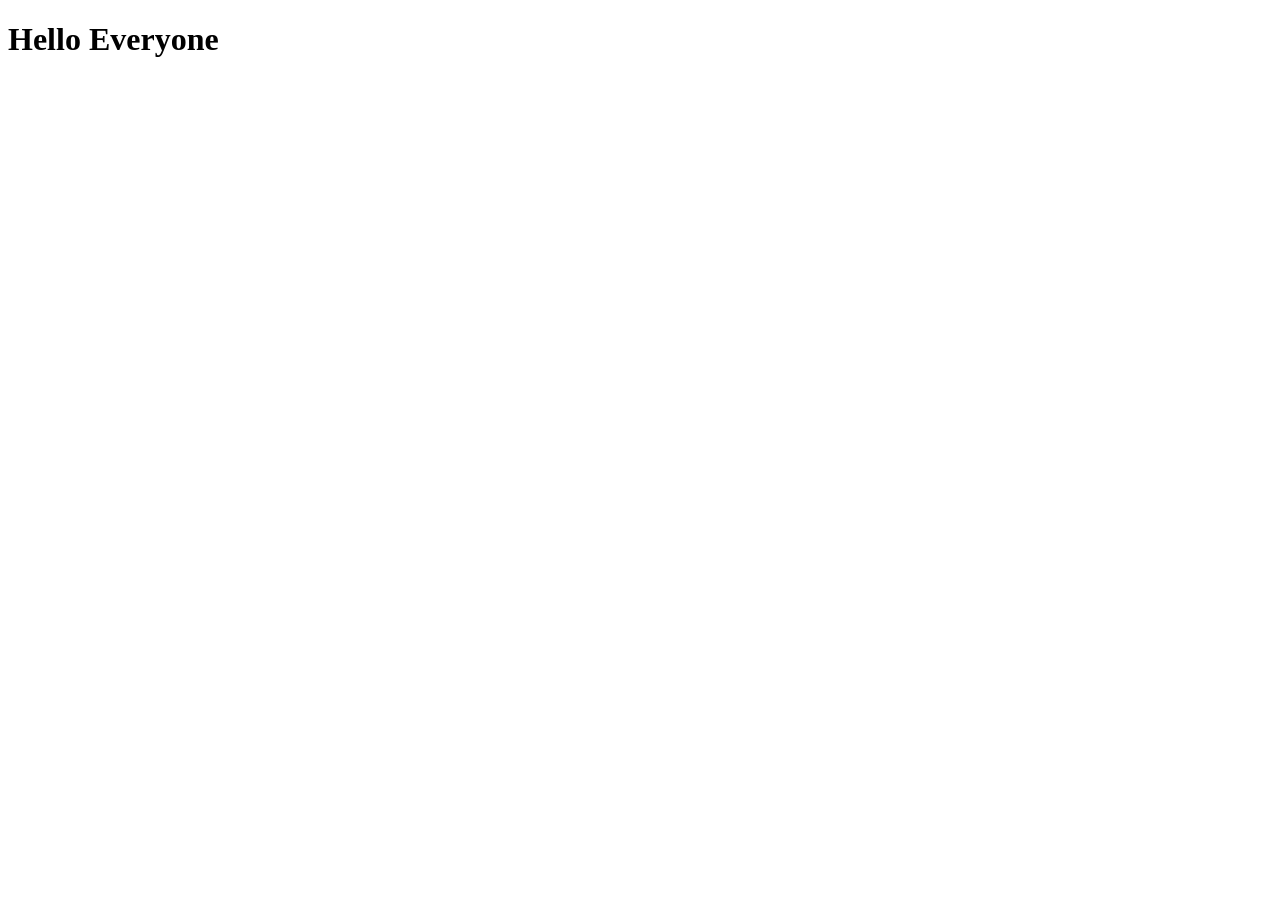
==== front-end/main/main.html @ 3ed0c16d "First commit" ====
<!DOCTYPE html>
<html lang="en">
<head>
    <meta charset="UTF-8">
    <meta name="viewport" content="width=device-width, initial-scale=1.0">
    <title>Document</title>
</head>
<body>
    <h1>Hello Everyone</h1>
</body>
</html>
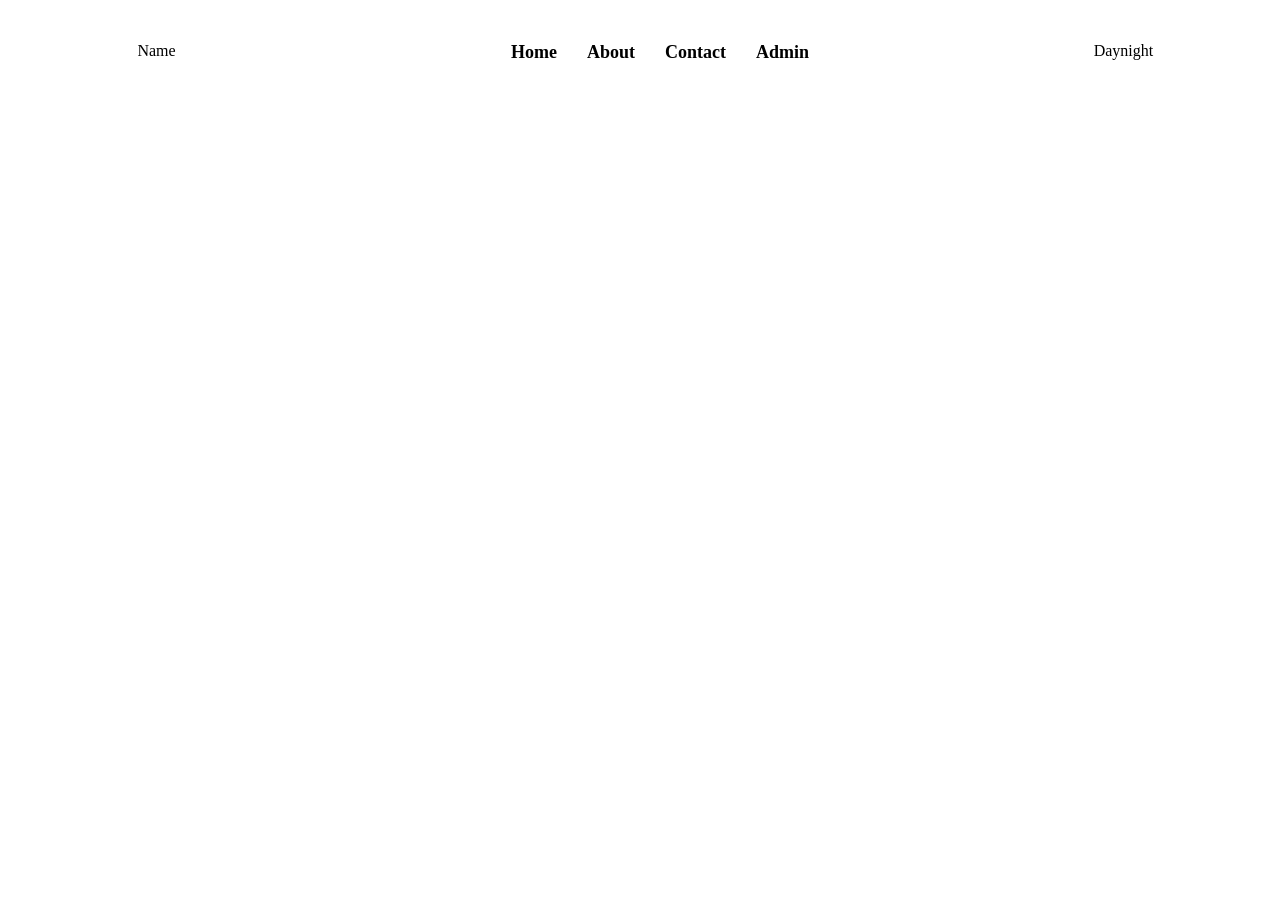
==== commit eb90f34d: "First design" ====
--- a/front-end/main/main.html
+++ b/front-end/main/main.html
@@ -1,11 +1,34 @@
 <!DOCTYPE html>
 <html lang="en">
+
 <head>
     <meta charset="UTF-8">
     <meta name="viewport" content="width=device-width, initial-scale=1.0">
     <title>Document</title>
+    <link rel="stylesheet" href="main.css">
 </head>
+
 <body>
-    <h1>Hello Everyone</h1>
+    <section class="main-navigationsection">
+        <div class="main-navigation">
+            <div class="main-navigation-logo">
+                <p>Name</p>
+            </div>
+            <div class="main-navigation-navigate">
+                <ul>
+                    <li><a href="">Home</a></li>
+                    <li><a href="">About</a></li>
+                    <li><a href="">Contact</a></li>
+                    <li><a href="">Admin</a></li>
+                </ul>
+            </div>
+            <div class="main-navigation-daynight">
+                <p>Daynight</p>
+            </div>
+        </div>
+    </section>
+
+    
 </body>
+
 </html>
--- a/front-end/main/main.css
+++ b/front-end/main/main.css
@@ -0,0 +1,54 @@
+body{
+    background: url("https://wallpapercave.com/wp/wp4469548.jpg");
+    background-size: cover;
+    
+    
+}
+.main-navigationsection{
+    /* border: solid 2px grey; */
+    display: flex;
+    margin-top: 2%;
+    justify-content: center;
+}
+.main-navigation{
+    /* border: solid 2px pink; */
+    display: flex;
+    width: 90%;
+    border-radius: 20px; 
+    background-color: white;
+    background: rgba(255, 255, 255, 0.15);
+    backdrop-filter: blur(5px);
+    -webkit-backdrop-filter: blur(15px);
+    border: 1px solid rgba(255,255,255,0.3);
+    
+}
+.main-navigation-logo{
+    /* border: solid 2px green; */
+    width: 15%;
+    text-align: center;
+}
+.main-navigation-navigate{
+    /* border: solid 2px red; */
+    
+    width: 70%;
+}
+.main-navigation-navigate ul{
+    display: flex;
+    list-style: none;
+    justify-content:center;
+    gap: 30px;
+    
+}
+.main-navigation-navigate ul li a{
+    font-size: large;
+    font-weight: bold;
+    color: black;
+    text-decoration: none;
+    
+}
+.main-navigation-daynight{
+    /* border: solid 2px fuchsia; */
+    width: 15%;
+    text-align: center;
+}
+
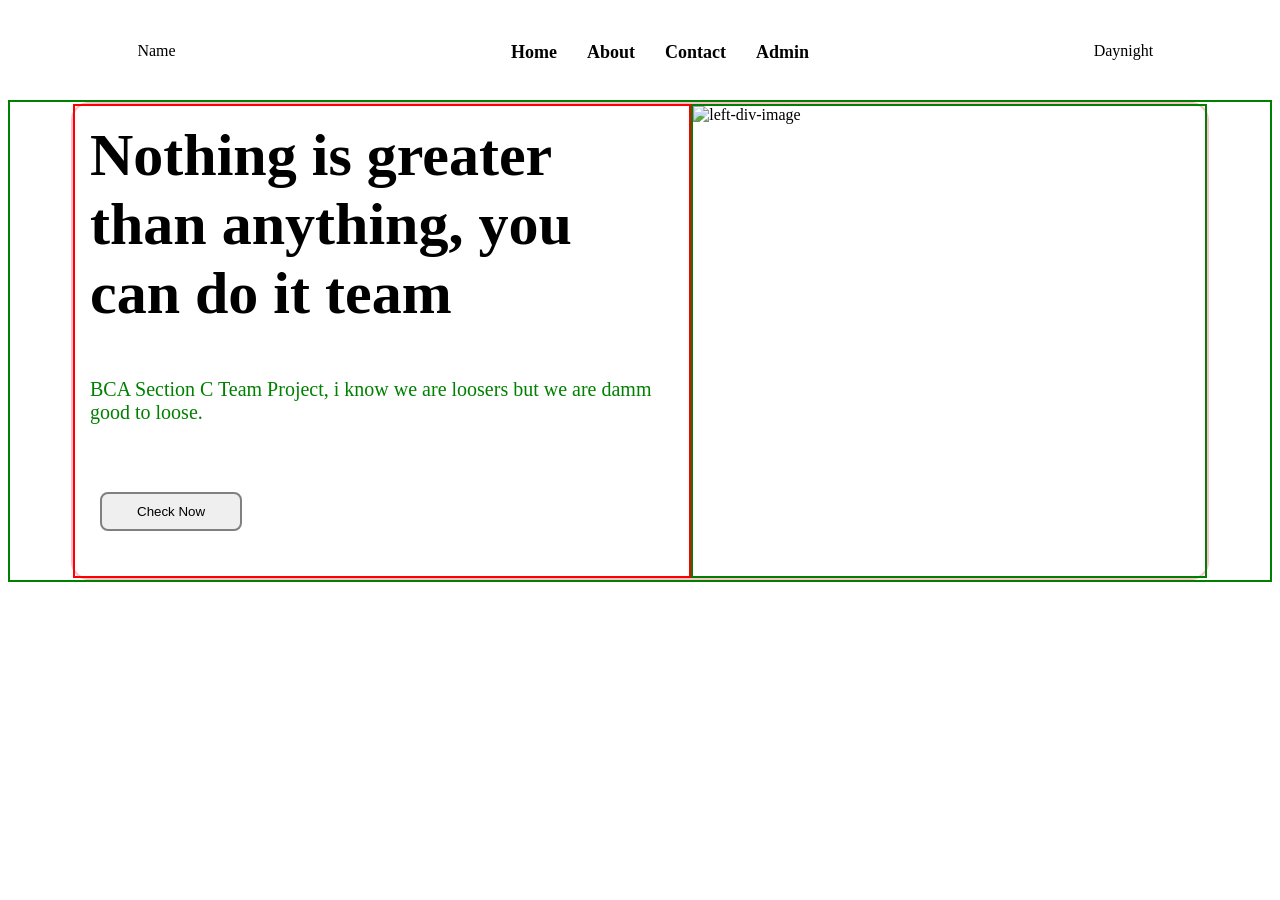
==== commit a796e1c8: "Hero section making" ====
--- a/front-end/main/main.html
+++ b/front-end/main/main.html
@@ -28,7 +28,23 @@
         </div>
     </section>
 
+    <section class="main-herosection">
+        <div class="main-herosection-div">
+            <div class="main-herosection-div-left">
+                <h1>Nothing is greater than anything, you can do it team</h1>
+                <p>BCA Section C Team Project, i know we are loosers but we are damm good to loose.</p>
+                <br>
+                <input type="button" value="Check Now" class="main-herosection-div-left-button" onclick="CheckNow()"/>
+                
+            </div>
+            <div class="main-herosection-div-right">
+                <img src="" alt="left-div-image">
+            </div>
+            
+        </div>
+        
+    </section>
     
 </body>
-
+<script src="main.js"></script>
 </html>
--- a/front-end/main/main.css
+++ b/front-end/main/main.css
@@ -40,10 +40,15 @@
     
 }
 .main-navigation-navigate ul li a{
-    font-size: large;
+    font-size: 18px;
     font-weight: bold;
     color: black;
     text-decoration: none;
+    
+}
+.main-navigation-navigate ul li a:hover{
+    color: red;
+    
     
 }
 .main-navigation-daynight{
@@ -52,3 +57,50 @@
     text-align: center;
 }
 
+
+
+
+
+
+/* Hero Section */
+.main-herosection{
+    border: 2px solid green;
+    margin-top: 20px;
+    display: flex;
+    justify-content: center;
+}
+.main-herosection-div{
+    background-color: white;
+    border: 2px solid pink;
+    border-radius: 18px;
+    width: 90%;
+    display: flex;
+}
+.main-herosection-div-left{
+    border: 2px solid red;
+    flex: 1.2;
+}
+.main-herosection-div-left h1{
+    font-size: 60px;
+    padding: 15px;
+    margin: 0px;
+}
+.main-herosection-div-left p{
+    padding-top: 25px;
+    font-size: 20px;
+    color: green;
+    padding: 15px;
+    
+}
+.main-herosection-div-left-button{
+    margin: 15px 0px 45px 25px;
+    padding: 10px 35px 10px 35px;
+    border: 2px solid gray;
+    border-radius: 8px;
+    cursor: pointer;
+
+}
+.main-herosection-div-right{
+    border: 2px solid green;
+    flex: 1;
+}
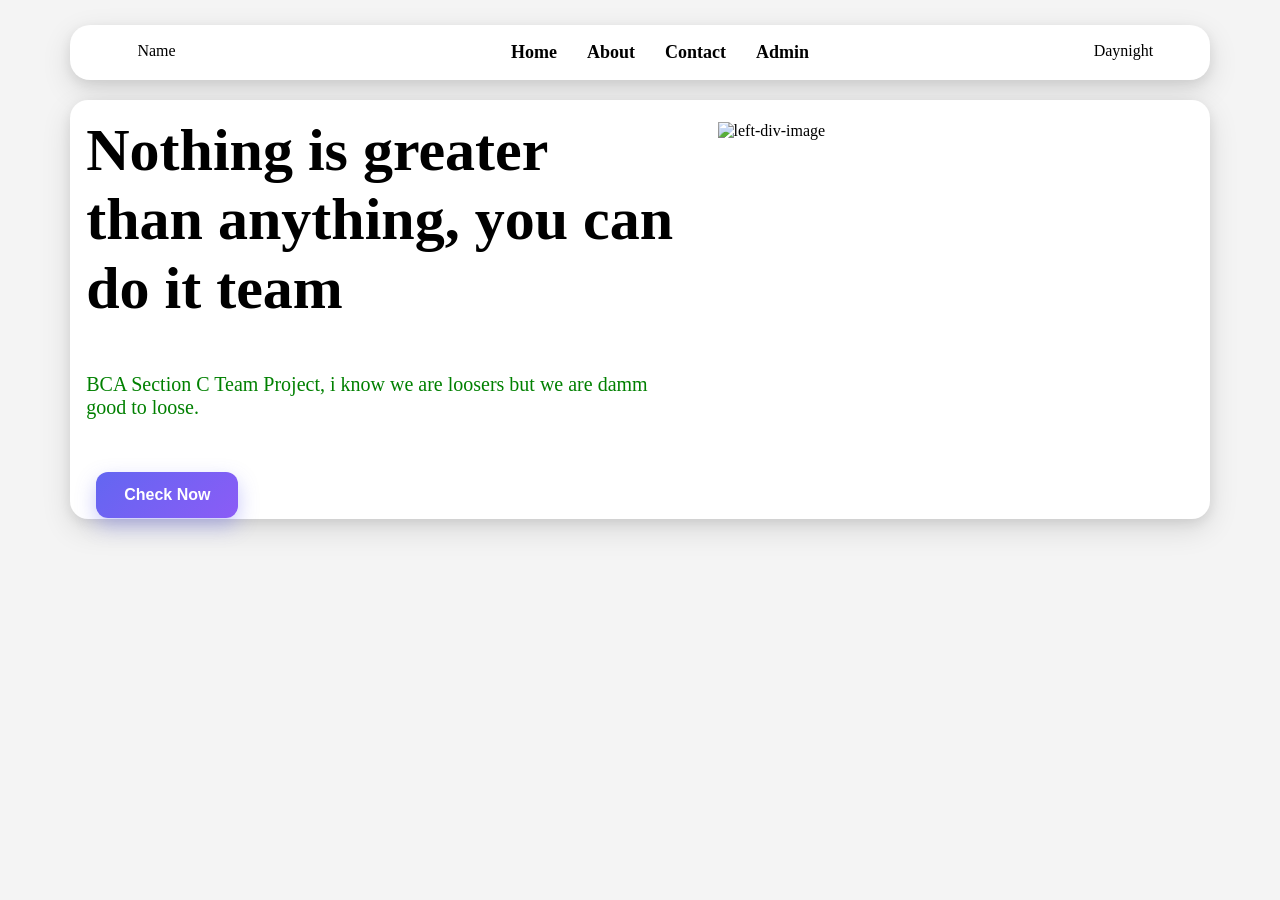
==== commit f5813a3d: "Some new changes on hero section" ====
--- a/front-end/main/main.html
+++ b/front-end/main/main.html
@@ -38,12 +38,16 @@
                 
             </div>
             <div class="main-herosection-div-right">
-                <img src="" alt="left-div-image">
+                <img src="../image/hero.png" alt="left-div-image">
             </div>
             
         </div>
         
     </section>
+
+    <!-- <section class="main-featuresection">
+        <h1>Feature section</h1>
+    </section> -->
     
 </body>
 <script src="main.js"></script>
--- a/front-end/main/main.css
+++ b/front-end/main/main.css
@@ -1,8 +1,7 @@
 body{
-    background: url("https://wallpapercave.com/wp/wp4469548.jpg");
-    background-size: cover;
-    
-    
+    /* background: url("https://wallpapercave.com/wp/wp4469548.jpg");
+    background-size: cover; */
+    background-color: #f4f4f4;
 }
 .main-navigationsection{
     /* border: solid 2px grey; */
@@ -16,10 +15,14 @@
     width: 90%;
     border-radius: 20px; 
     background-color: white;
-    background: rgba(255, 255, 255, 0.15);
-    backdrop-filter: blur(5px);
-    -webkit-backdrop-filter: blur(15px);
+    /* background: rgba(255, 255, 255, 0.15); */
+    /* backdrop-filter: blur(5px); */
+    /* -webkit-backdrop-filter: blur(15px); */
     border: 1px solid rgba(255,255,255,0.3);
+     box-shadow:
+        0 10px 30px rgba(0, 0, 0, 0.12),
+        0 4px 12px rgba(0, 0, 0, 0.08);
+
     
 }
 .main-navigation-logo{
@@ -64,20 +67,25 @@
 
 /* Hero Section */
 .main-herosection{
-    border: 2px solid green;
+    /* border: 2px solid green; */
     margin-top: 20px;
     display: flex;
     justify-content: center;
 }
 .main-herosection-div{
     background-color: white;
-    border: 2px solid pink;
+     box-shadow:
+        0 10px 30px rgba(0, 0, 0, 0.12),
+        0 4px 12px rgba(0, 0, 0, 0.08);
+
+    border: 1px solid rgba(255,255,255,0.3);
     border-radius: 18px;
     width: 90%;
     display: flex;
+    
 }
 .main-herosection-div-left{
-    border: 2px solid red;
+    /* border: 2px solid red; */
     flex: 1.2;
 }
 .main-herosection-div-left h1{
@@ -93,14 +101,49 @@
     
 }
 .main-herosection-div-left-button{
-    margin: 15px 0px 45px 25px;
-    padding: 10px 35px 10px 35px;
-    border: 2px solid gray;
-    border-radius: 8px;
+    background: linear-gradient(135deg, #6366f1, #8b5cf6);
+    color: white;
+    border: none;
+    margin-left: 25px;
+    padding: 14px 28px;
+    font-size: 16px;
+    font-weight: 600;
+    border-radius: 12px;
     cursor: pointer;
+    
+    /* Shadow */
+    box-shadow: 0 8px 20px rgba(99, 102, 241, 0.35);
+    
+    /* Animation */
+    transition: all 0.3s ease;
 
 }
+.main-herosection-div-left-button:hover{
+    transform: translateY(-3px);
+    box-shadow: 0 12px 28px rgba(99, 102, 241, 0.45);
+    background: linear-gradient(135deg, #4f46e5, #7c3aed);
+}
+.main-herosection-div-left-button:active{
+    transform: translateY(1px);
+    box-shadow: 0 4px 12px rgba(99, 102, 241, 0.3);
+}
 .main-herosection-div-right{
-    border: 2px solid green;
+    /* border: 2px solid green; */
     flex: 1;
-}+    display: flex;
+    justify-content: center;
+    align-items: center;
+}
+.main-herosection-div-right img{
+    height: 90%;
+    width: 90%;
+    object-fit: cover;
+}
+
+
+
+
+/* Feature Section
+.main-featuresection{
+    border: solid 2px green;
+} */
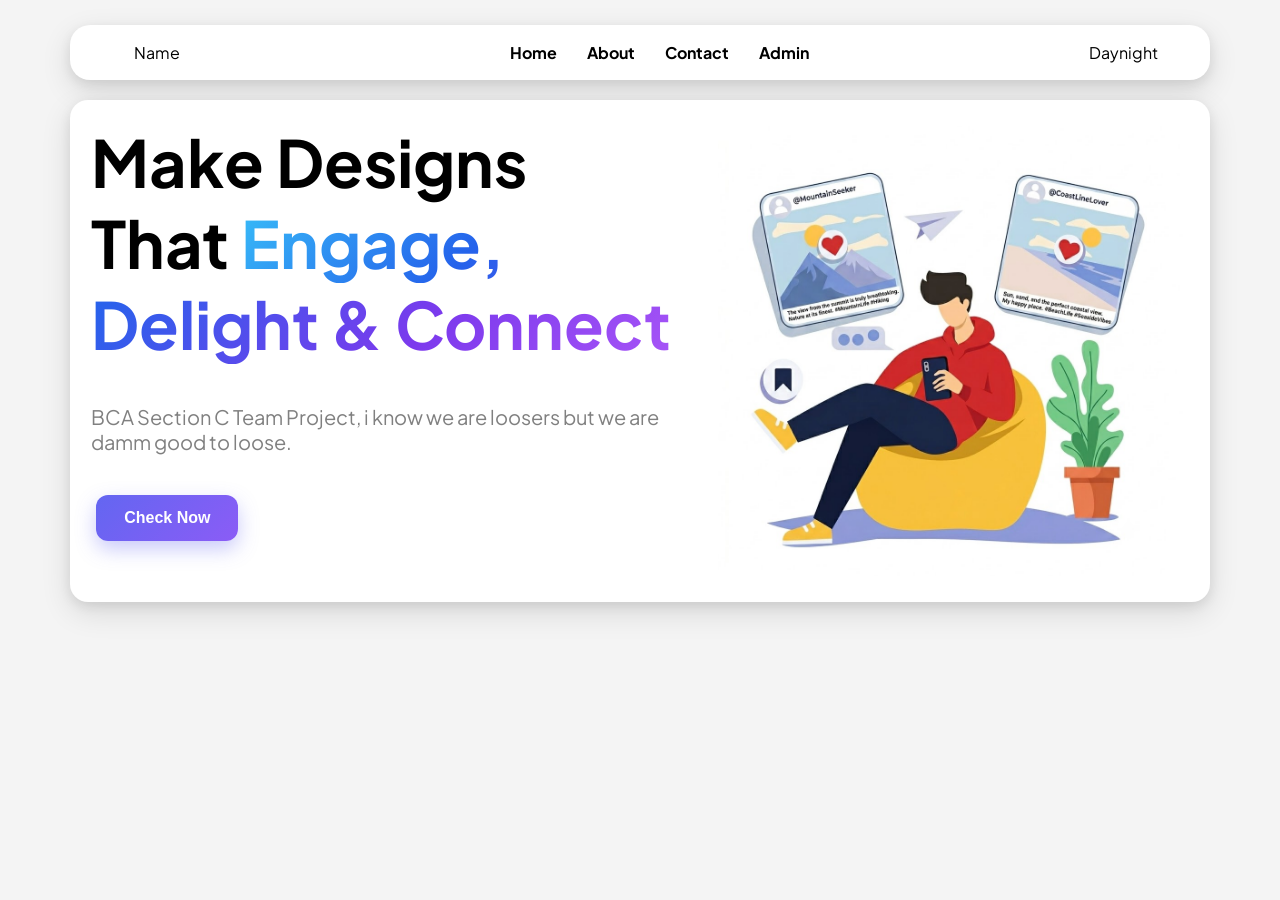
==== commit daec1396: "Design in hero section" ====
--- a/front-end/main/main.html
+++ b/front-end/main/main.html
@@ -5,6 +5,10 @@
     <meta charset="UTF-8">
     <meta name="viewport" content="width=device-width, initial-scale=1.0">
     <title>Document</title>
+    <link rel="preconnect" href="https://fonts.googleapis.com">
+    <link rel="preconnect" href="https://fonts.gstatic.com" crossorigin>
+    <link href="https://fonts.googleapis.com/css2?family=Plus+Jakarta+Sans:wght@300;400;500;600;700;800&display=swap"
+        rel="stylesheet">
     <link rel="stylesheet" href="main.css">
 </head>
 
@@ -31,7 +35,7 @@
     <section class="main-herosection">
         <div class="main-herosection-div">
             <div class="main-herosection-div-left">
-                <h1>Nothing is greater than anything, you can do it team</h1>
+                <h1>Make Designs That <span class="main-herosection-div-left-h1design">Engage, Delight & Connect</span></h1>
                 <p>BCA Section C Team Project, i know we are loosers but we are damm good to loose.</p>
                 <br>
                 <input type="button" value="Check Now" class="main-herosection-div-left-button" onclick="CheckNow()"/>
--- a/front-end/main/main.css
+++ b/front-end/main/main.css
@@ -2,6 +2,7 @@
     /* background: url("https://wallpapercave.com/wp/wp4469548.jpg");
     background-size: cover; */
     background-color: #f4f4f4;
+    font-family: 'Plus Jakarta Sans', sans-serif;
 }
 .main-navigationsection{
     /* border: solid 2px grey; */
@@ -43,14 +44,14 @@
     
 }
 .main-navigation-navigate ul li a{
-    font-size: 18px;
+    font-size: 16px;
     font-weight: bold;
     color: black;
     text-decoration: none;
     
 }
 .main-navigation-navigate ul li a:hover{
-    color: red;
+    color: purple;
     
     
 }
@@ -81,7 +82,10 @@
     border: 1px solid rgba(255,255,255,0.3);
     border-radius: 18px;
     width: 90%;
+    height: 500px;
     display: flex;
+    
+    overflow: hidden;
     
 }
 .main-herosection-div-left{
@@ -89,15 +93,28 @@
     flex: 1.2;
 }
 .main-herosection-div-left h1{
-    font-size: 60px;
-    padding: 15px;
+    font-size: 65px;
+    padding: 20px;
     margin: 0px;
 }
+.main-herosection-div-left-h1design{
+    background: linear-gradient(
+    135deg,
+    #38bdf8 0%,
+    #2563eb 30%,
+    #7c3aed 70%,
+    #a855f7 100%
+);
+    -webkit-background-clip: text;
+    -webkit-text-fill-color: transparent;
+    background-clip: text;
+    
+}
 .main-herosection-div-left p{
-    padding-top: 25px;
+    padding: 0px 20px 0px 20px;
     font-size: 20px;
-    color: green;
-    padding: 15px;
+    color: gray;
+    /* padding: 20px; */
     
 }
 .main-herosection-div-left-button{
@@ -134,9 +151,11 @@
     justify-content: center;
     align-items: center;
 }
+
 .main-herosection-div-right img{
     height: 90%;
     width: 90%;
+    
     object-fit: cover;
 }
 
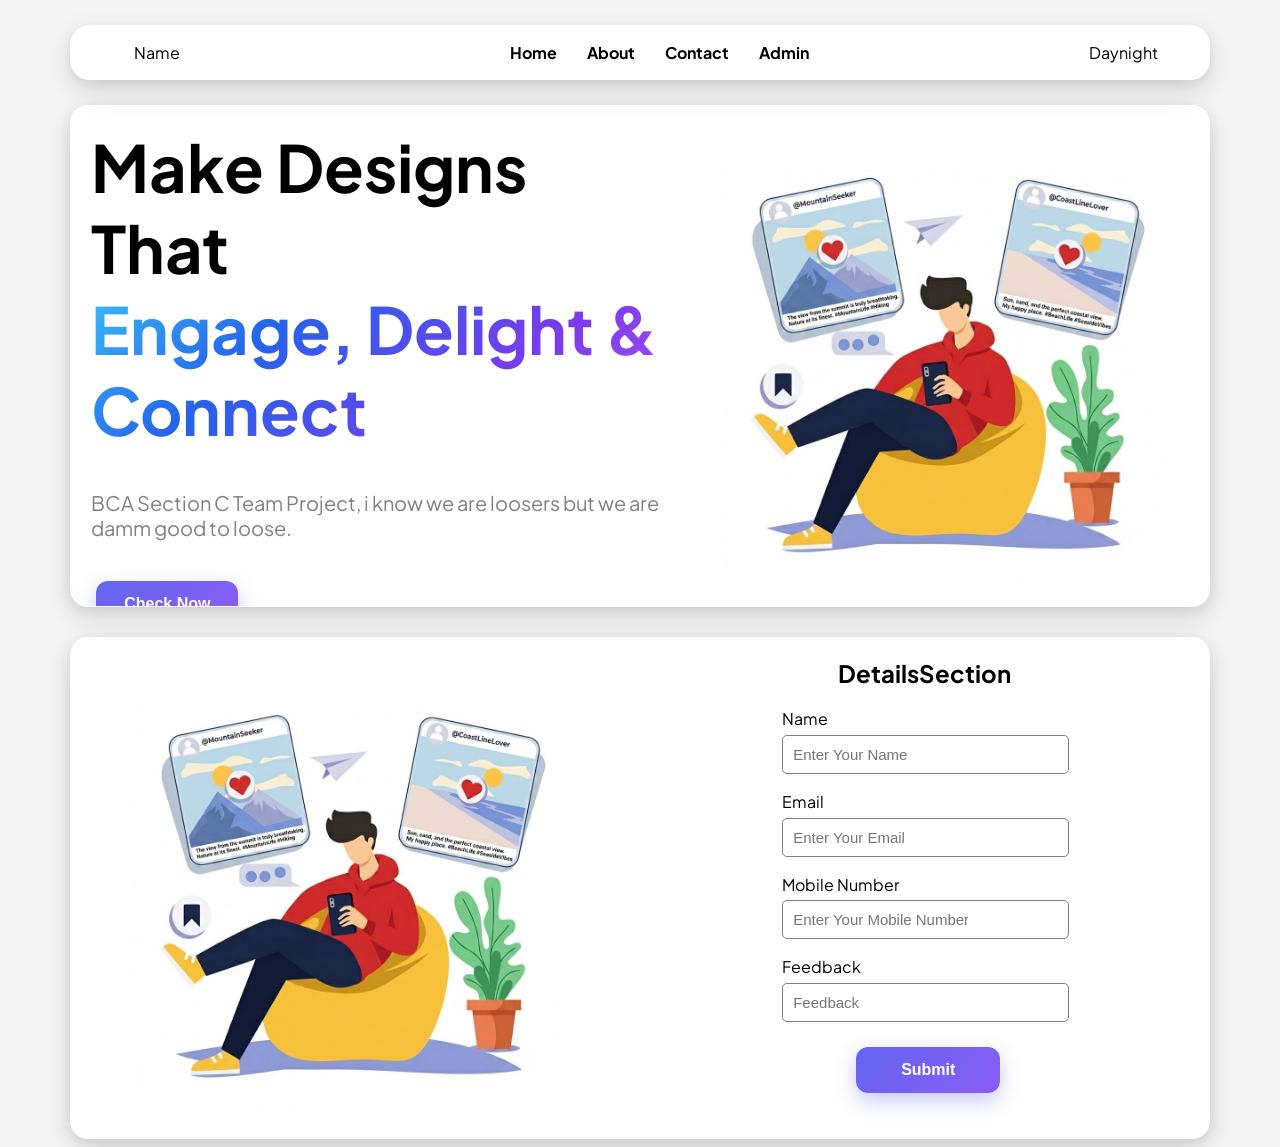
==== commit 07951365: "contactsupport section making" ====
--- a/front-end/main/main.html
+++ b/front-end/main/main.html
@@ -32,27 +32,49 @@
         </div>
     </section>
 
+    <!-- Hero Section -->
     <section class="main-herosection">
         <div class="main-herosection-div">
             <div class="main-herosection-div-left">
-                <h1>Make Designs That <span class="main-herosection-div-left-h1design">Engage, Delight & Connect</span></h1>
+                <h1>Make Designs That <span class="main-herosection-div-left-h1design">Engage, Delight & Connect</span>
+                </h1>
                 <p>BCA Section C Team Project, i know we are loosers but we are damm good to loose.</p>
                 <br>
-                <input type="button" value="Check Now" class="main-herosection-div-left-button" onclick="CheckNow()"/>
-                
+                <input type="button" value="Check Now" class="main-herosection-div-left-button" onclick="CheckNow()" />
+
             </div>
             <div class="main-herosection-div-right">
                 <img src="../image/hero.png" alt="left-div-image">
             </div>
-            
+
         </div>
-        
+
     </section>
 
-    <!-- <section class="main-featuresection">
-        <h1>Feature section</h1>
-    </section> -->
-    
+
+    <!-- Contact & Support -->
+    <section class="main-contactsupportsection">
+        <div class="main-contactsupport-div">
+            <div class="main-contactsupport-div-left">
+                <img src="../image/hero.png" alt="contactsupportimage" />
+            </div>
+            <div class="main-contactsupport-div-right">
+                <h1>DetailsSection</h1>
+                <p>Name</p>
+                <input type="text" placeholder="Enter Your Name" class="main-contactsupport-div-right-input" />
+                <p>Email</p>
+                <input type="text" placeholder="Enter Your Email" class="main-contactsupport-div-right-input" />
+                <p>Mobile Number</p>
+                <input type="number" placeholder="Enter Your Mobile Number" class="main-contactsupport-div-right-input" />
+                <p>Feedback</p>
+                <input type="text" placeholder="Feedback" class="main-contactsupport-div-right-input" />
+                <br>
+                <input type="button" value="Submit" class="main-contactsupport-div-right-button" />
+            </div>
+        </div>
+    </section>
+
 </body>
 <script src="main.js"></script>
+
 </html>
--- a/front-end/main/main.css
+++ b/front-end/main/main.css
@@ -9,6 +9,9 @@
     display: flex;
     margin-top: 2%;
     justify-content: center;
+    position: sticky;
+    z-index: 1000;
+    top: 20px;
 }
 .main-navigation{
     /* border: solid 2px pink; */
@@ -23,7 +26,8 @@
      box-shadow:
         0 10px 30px rgba(0, 0, 0, 0.12),
         0 4px 12px rgba(0, 0, 0, 0.08);
-
+    overflow: hidden;
+    
     
 }
 .main-navigation-logo{
@@ -69,7 +73,7 @@
 /* Hero Section */
 .main-herosection{
     /* border: 2px solid green; */
-    margin-top: 20px;
+    margin-top: 25px;
     display: flex;
     justify-content: center;
 }
@@ -108,6 +112,7 @@
     -webkit-background-clip: text;
     -webkit-text-fill-color: transparent;
     background-clip: text;
+    display: inline-block;
     
 }
 .main-herosection-div-left p{
@@ -165,4 +170,83 @@
 /* Feature Section
 .main-featuresection{
     border: solid 2px green;
-} */+} */
+
+
+.main-contactsupportsection{
+    /* border: 2px solid green; */
+    display: flex;
+    justify-content: center;
+    margin-top: 30px;
+}
+.main-contactsupport-div{
+    background-color: white;
+     box-shadow:
+        0 10px 30px rgba(0, 0, 0, 0.12),
+        0 4px 12px rgba(0, 0, 0, 0.08);
+
+    border: 1px solid rgba(255,255,255,0.3);
+    border-radius: 18px;
+    width: 90%;
+    height: 500px;
+    display: flex;
+    
+    overflow: hidden;
+}
+.main-contactsupport-div-left{
+    /* border: #2563eb solid 2px; */
+    flex: 1;
+    display: flex;
+    justify-content: center;
+    align-items: center;
+}
+.main-contactsupport-div-left img{
+    width: 80%;
+    height: 90%;
+}
+.main-contactsupport-div-right{
+    /* border: #7c3aed solid 2px; */
+    flex: 1;
+    overflow: hidden;
+}
+.main-contactsupport-div-right h1{
+    text-align: center;
+}
+.main-contactsupport-div-right p{
+    margin: 3% 0% 1% 25%;
+}
+.main-contactsupport-div-right-input{
+    border: 1px solid gray;
+    padding: 10px 85px 10px 10px;
+    font-size: 15px;
+    border-radius: 5px;
+    margin-left: 25%;
+}
+.main-contactsupport-div-right-button{
+    background: linear-gradient(135deg, #6366f1, #8b5cf6);
+    color: white;
+    border: none;
+    margin-top: 25px;
+    margin-left: 38%;
+    padding: 14px 45px;
+    font-size: 16px;
+    font-weight: 600;
+    border-radius: 12px;
+    cursor: pointer;
+    
+    /* Shadow */
+    box-shadow: 0 8px 20px rgba(99, 102, 241, 0.35);
+    
+    /* Animation */
+    transition: all 0.3s ease;
+
+}
+.main-contactsupport-div-right-button:hover{
+    transform: translateY(-3px);
+    box-shadow: 0 12px 28px rgba(99, 102, 241, 0.45);
+    background: linear-gradient(135deg, #4f46e5, #7c3aed);
+}
+.main-contactsupport-div-right-button:active{
+    transform: translateY(1px);
+    box-shadow: 0 12px 28px rgba(99, 102, 241, 0.03);
+}
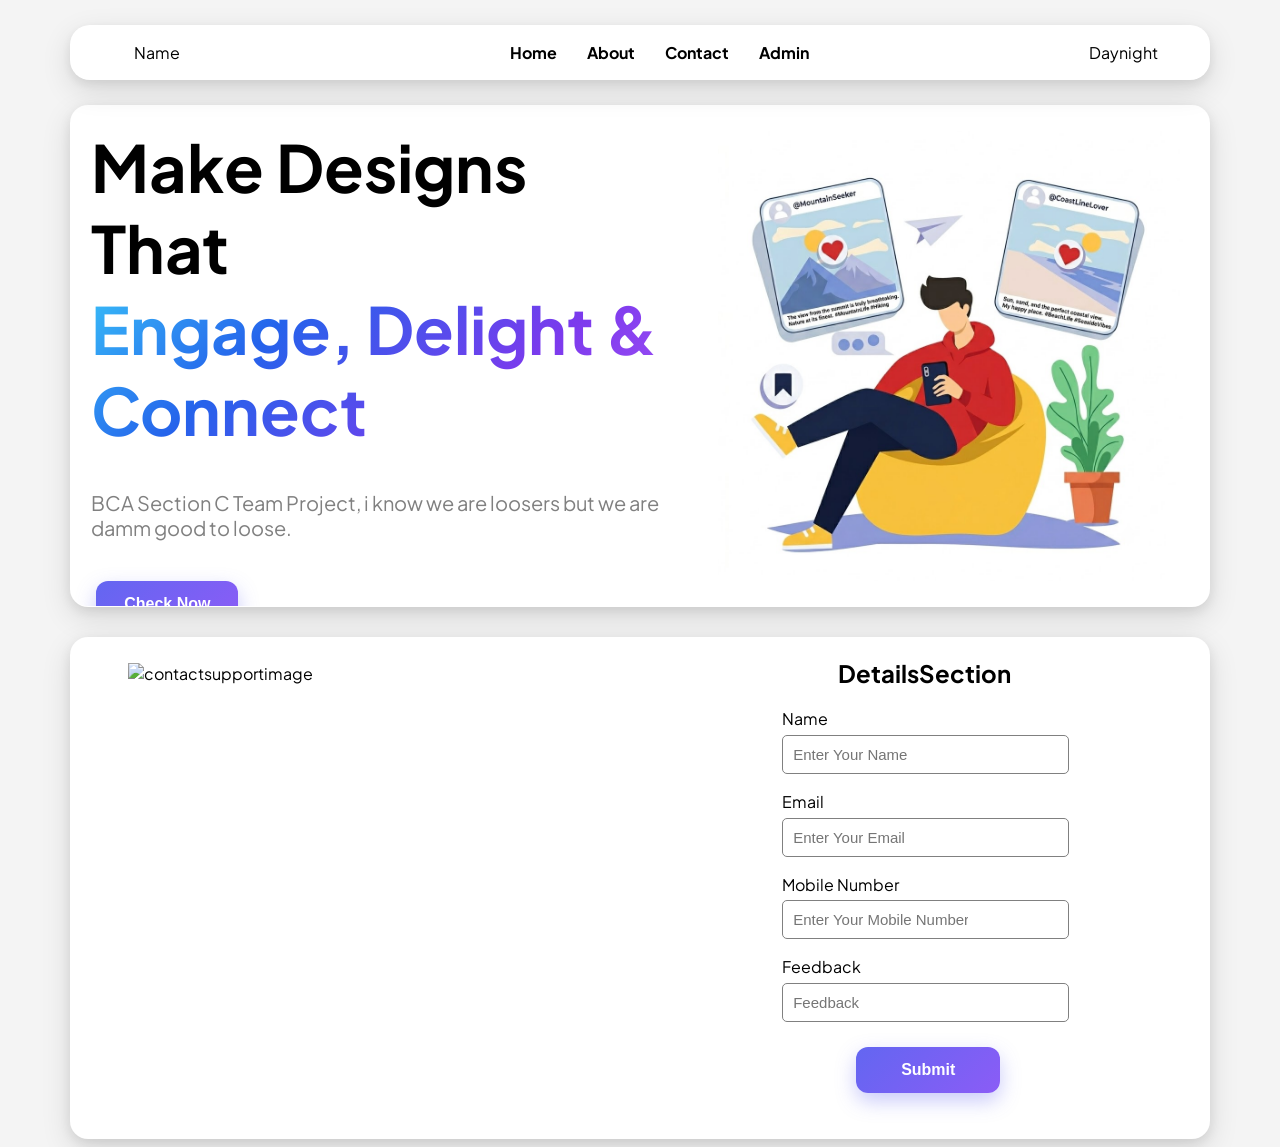
==== commit b778f541: "New changes in customersupport" ====
--- a/front-end/main/main.html
+++ b/front-end/main/main.html
@@ -56,7 +56,7 @@
     <section class="main-contactsupportsection">
         <div class="main-contactsupport-div">
             <div class="main-contactsupport-div-left">
-                <img src="../image/hero.png" alt="contactsupportimage" />
+                <img src="../image/customersupport.png" alt="contactsupportimage" />
             </div>
             <div class="main-contactsupport-div-right">
                 <h1>DetailsSection</h1>
--- a/front-end/main/main.css
+++ b/front-end/main/main.css
@@ -203,6 +203,7 @@
 .main-contactsupport-div-left img{
     width: 80%;
     height: 90%;
+    object-fit: cover;
 }
 .main-contactsupport-div-right{
     /* border: #7c3aed solid 2px; */
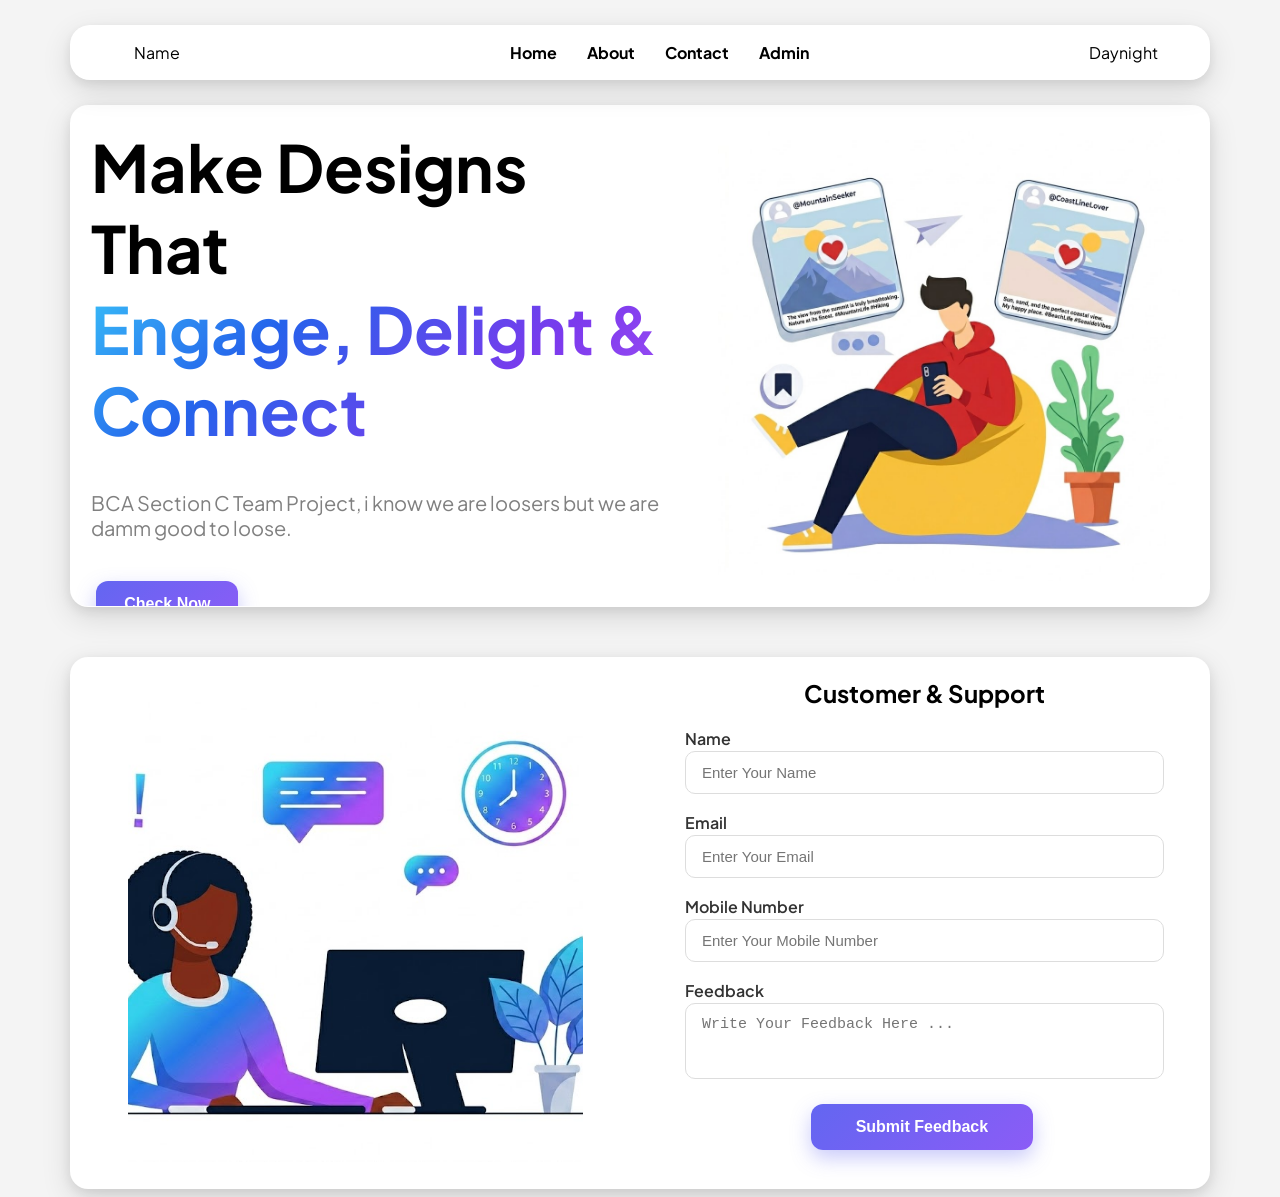
==== commit 92e73029: "Done" ====
--- a/front-end/main/main.html
+++ b/front-end/main/main.html
@@ -59,17 +59,27 @@
                 <img src="../image/customersupport.png" alt="contactsupportimage" />
             </div>
             <div class="main-contactsupport-div-right">
-                <h1>DetailsSection</h1>
-                <p>Name</p>
-                <input type="text" placeholder="Enter Your Name" class="main-contactsupport-div-right-input" />
-                <p>Email</p>
-                <input type="text" placeholder="Enter Your Email" class="main-contactsupport-div-right-input" />
-                <p>Mobile Number</p>
-                <input type="number" placeholder="Enter Your Mobile Number" class="main-contactsupport-div-right-input" />
-                <p>Feedback</p>
-                <input type="text" placeholder="Feedback" class="main-contactsupport-div-right-input" />
-                <br>
-                <input type="button" value="Submit" class="main-contactsupport-div-right-button" />
+                <h1>Customer & Support</h1>
+                <form class="main-contactsupport-div-right-form">
+                    <div class="main-contactsupport-div-right-form-input">
+                        <label>Name</label>
+                        <input type="text" placeholder="Enter Your Name"/>
+                    </div>
+                    <div class="main-contactsupport-div-right-form-input">
+                        <label>Email</label>
+                        <input type="text" placeholder="Enter Your Email"/>
+                    </div>
+                    <div class="main-contactsupport-div-right-form-input">
+                        <label>Mobile Number</label>
+                        <input type="tel" placeholder="Enter Your Mobile Number"  />
+                    </div>
+                    <div class="main-contactsupport-div-right-form-input">
+                        <label>Feedback</label>
+                        <textarea type="text" placeholder="Write Your Feedback Here ..."></textarea>
+                    </div>
+                    
+                </form>
+                <input type="button" value="Submit Feedback" class="main-contactsupport-div-right-button" onclick="CustomerSupport()" /> 
             </div>
         </div>
     </section>
--- a/front-end/main/main.css
+++ b/front-end/main/main.css
@@ -177,7 +177,7 @@
     /* border: 2px solid green; */
     display: flex;
     justify-content: center;
-    margin-top: 30px;
+    margin-top: 50px;
 }
 .main-contactsupport-div{
     background-color: white;
@@ -188,7 +188,7 @@
     border: 1px solid rgba(255,255,255,0.3);
     border-radius: 18px;
     width: 90%;
-    height: 500px;
+    height: 530px;
     display: flex;
     
     overflow: hidden;
@@ -213,22 +213,44 @@
 .main-contactsupport-div-right h1{
     text-align: center;
 }
-.main-contactsupport-div-right p{
-    margin: 3% 0% 1% 25%;
-}
-.main-contactsupport-div-right-input{
-    border: 1px solid gray;
-    padding: 10px 85px 10px 10px;
+.main-contactsupport-div-right-form{
+    /* border: 2px solid green; */
+    display: flex;
+    flex-direction: column;
+    gap: 18px;
+    margin: 0px 45px;   
+}
+.main-contactsupport-div-right-form-input{
+    display: flex;
+    flex-direction: column;
+}
+.main-contactsupport-div-right-form-input label{
+    margin-bottom: 2px;
+    font-weight: 600;
+    color: #333;
+}
+.main-contactsupport-div-right-form-input input, textarea{
+    padding: 12px 16px;
+    border: 1px solid #ddd;
+    border-radius: 10px;
     font-size: 15px;
-    border-radius: 5px;
-    margin-left: 25%;
+    outline: none;
+    transition: 0.3s;
+}
+.main-contactsupport-div-right-form-input input:focus, .main-contactsupport-div-right-form-input textarea:focus{
+    border-color:#6366f1;
+    box-shadow:0 0 0 4px rgba(99,102,241,0.15);
+}
+.main-contactsupport-div-right-form-input textarea{
+    resize:none;
+    min-height:50px;
 }
 .main-contactsupport-div-right-button{
     background: linear-gradient(135deg, #6366f1, #8b5cf6);
     color: white;
     border: none;
     margin-top: 25px;
-    margin-left: 38%;
+    margin-left: 30%;
     padding: 14px 45px;
     font-size: 16px;
     font-weight: 600;
